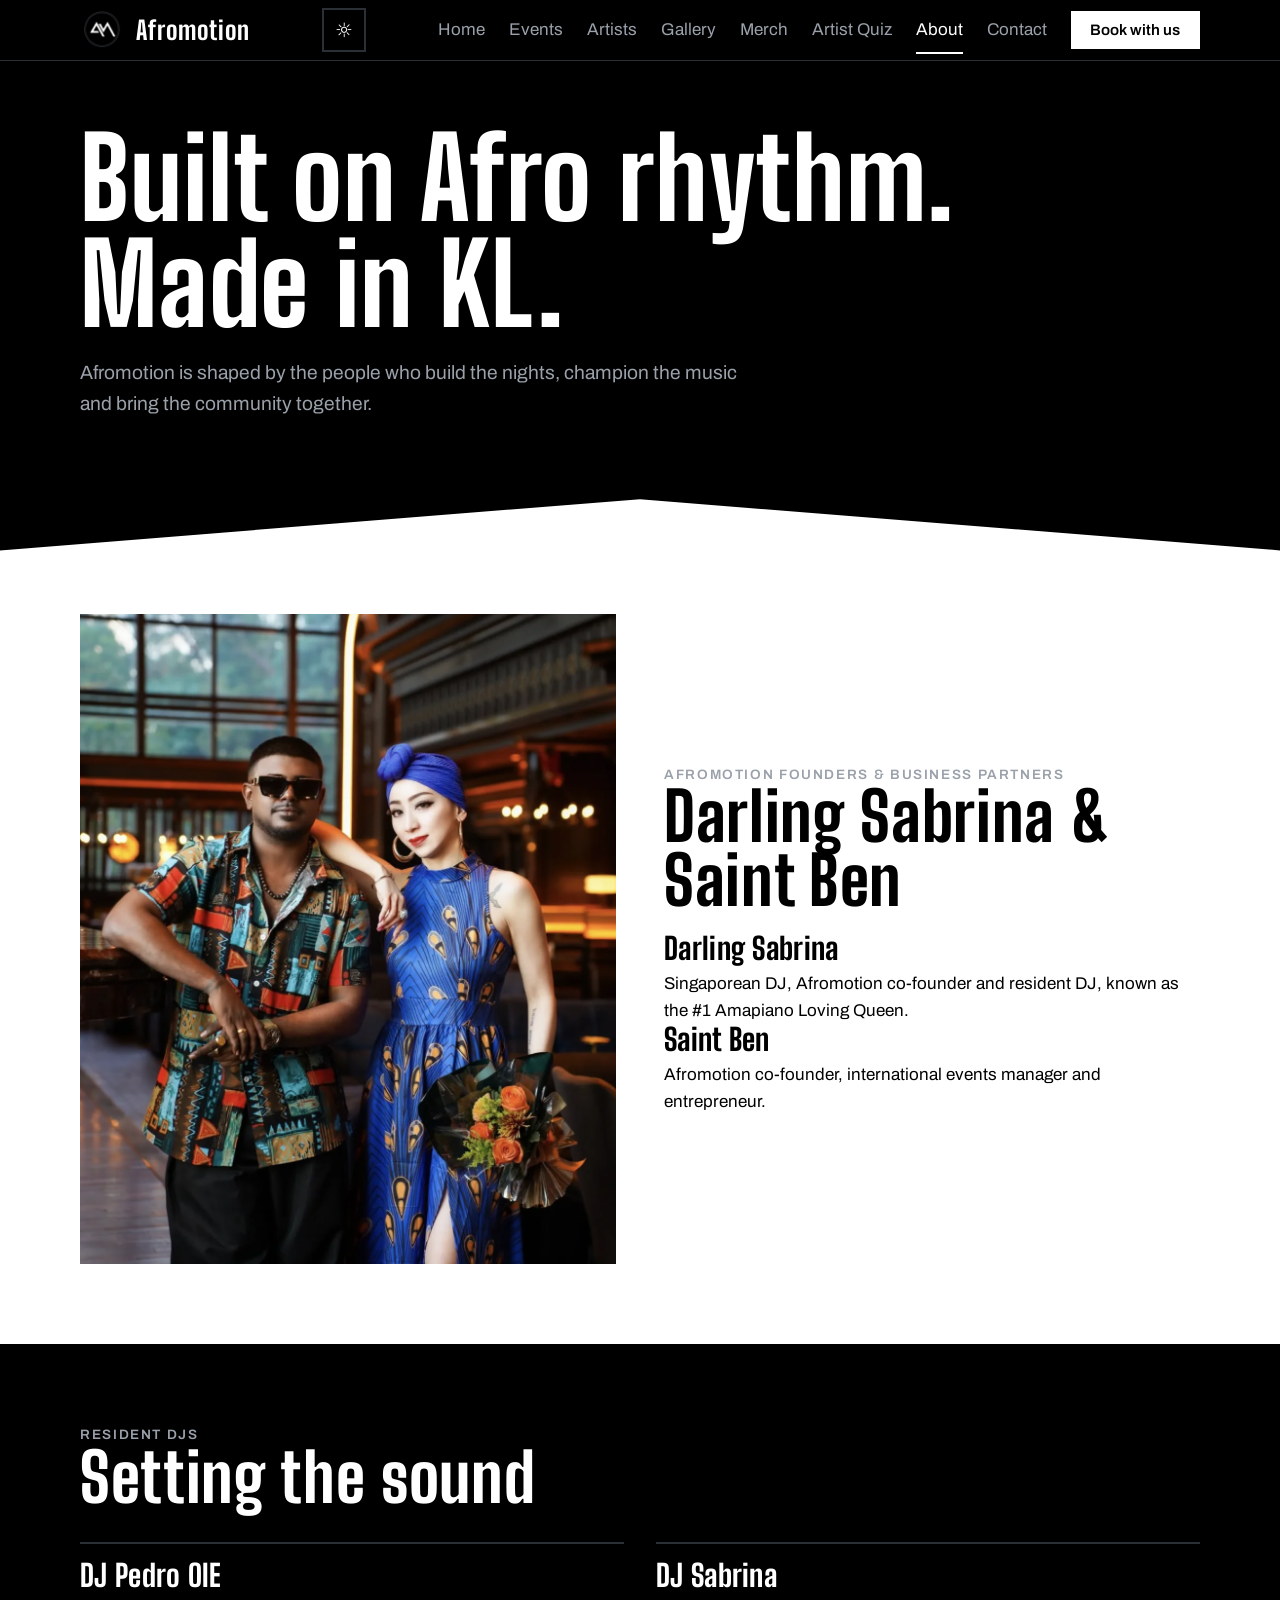
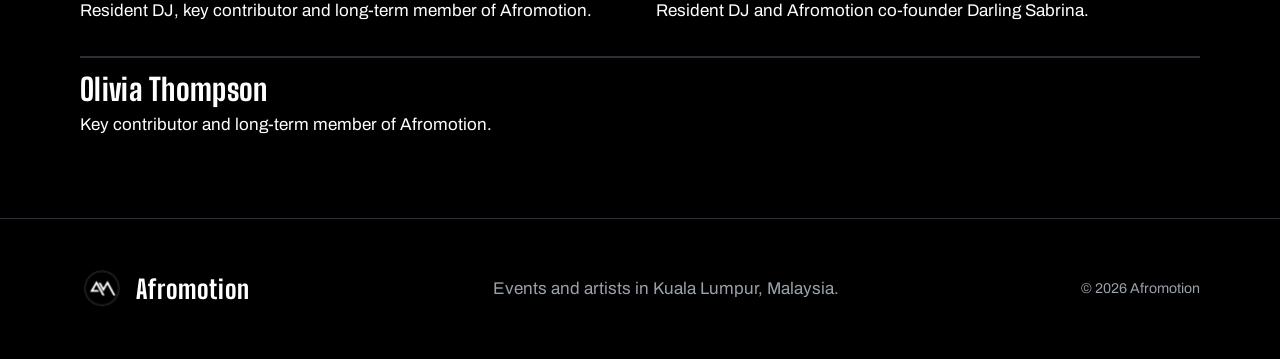
==== afromotion/about.html @ 77cca978 "Add artist profiles and interactive quiz Co-authored-by: Copilot <223556219+Copilot@users.noreply.gi" ====
<!doctype html><html lang="en"><head><meta charset="utf-8"><meta name="viewport" content="width=device-width,initial-scale=1"><title>About | Afromotion</title><script>document.documentElement.dataset.theme=localStorage.getItem("afromotion-theme")==="light"?"light":"dark"</script><link rel="icon" href="assets/favicon.webp" type="image/webp"><link rel="preconnect" href="https://fonts.googleapis.com"><link href="https://fonts.googleapis.com/css2?family=Archivo:wght@400;600&family=Big+Shoulders+Display:wght@800&display=swap" rel="stylesheet"><link rel="stylesheet" href="css/style.css?v=6"><script src="js/main.js?v=7" defer></script></head><body data-page="about"><header id="top"></header><main>
<div class="wrap head"><h1>Built on Afro rhythm. Made in KL.</h1><p>Afromotion is shaped by the people who build the nights, champion the music and bring the community together.</p></div>
<section class="light"><div class="wrap founders">
  <img src="assets/founders.webp" alt="Afromotion founders Darling Sabrina and Saint Ben" loading="lazy" decoding="async" width="1100" height="1385">
  <div class="profile-copy">
    <p class="eyebrow">Afromotion founders &amp; business partners</p>
    <h2>Darling Sabrina &amp; Saint Ben</h2>
    <h3>Darling Sabrina</h3>
    <p>Singaporean DJ, Afromotion co-founder and resident DJ, known as the #1 Amapiano Loving Queen.</p>
    <h3>Saint Ben</h3>
    <p>Afromotion co-founder, international events manager and entrepreneur.</p>
  </div>
</div></section>
<section class="dark"><div class="wrap">
  <p class="eyebrow">Resident DJs</p><h2>Setting the sound</h2>
  <div class="contributors">
    <article><h3>DJ Pedro OIE</h3><p>Resident DJ, key contributor and long-term member of Afromotion.</p></article>
    <article><h3>DJ Sabrina</h3><p>Resident DJ and Afromotion co-founder Darling Sabrina.</p></article>
  </div>
  <div class="contributors">
    <article><h3>Olivia Thompson</h3><p>Key contributor and long-term member of Afromotion.</p></article>
  </div>
</div></section>
</main><footer id="foot"></footer></body></html>
---- afromotion/css/style.css ----
:root{color-scheme:dark;--ink:#000;--paper:#fff;--ring:#2b3037;--mute:#9aa1aa;--mist:#eceef0;--section-muted:#4b525b;--btn-hover:var(--paper);--d:'Big Shoulders Display',Impact,sans-serif;--b:'Archivo',system-ui,sans-serif}
:root[data-theme="light"]{color-scheme:light;--ink:#f4f1eb;--paper:#171717;--ring:#d6d0c7;--mute:#625f59;--mist:#e8e3dc;--section-muted:#aaa59c;--btn-hover:var(--ink)}
*{box-sizing:border-box;margin:0}
body{background:var(--ink);color:var(--paper);font:400 1.0625rem/1.6 var(--b)}
img{max-width:100%;display:block}
a{color:inherit}
:focus-visible{outline:3px solid currentColor;outline-offset:3px}
.wrap{width:min(1120px,100% - 2.5rem);margin-inline:auto}
h1,h2,h3{font-family:var(--d);font-weight:800;line-height:.95;letter-spacing:.01em}
h1{font-size:clamp(3.2rem,9vw,7rem)}
h2{font-size:clamp(2.4rem,6vw,4.2rem);margin-bottom:1.25rem}
h3{font-size:1.9rem;line-height:1;margin-bottom:.4rem}
p{max-width:62ch}
header{position:sticky;top:0;z-index:9;background:var(--ink);border-bottom:1px solid var(--ring)}
.bar{display:flex;align-items:center;justify-content:space-between;gap:1rem;padding-block:.5rem}
.brand{display:flex;align-items:center;gap:.75rem;text-decoration:none;font:800 1.6rem var(--d);letter-spacing:.04em}
.brand img{flex:none;width:44px;height:auto;aspect-ratio:1;object-fit:cover;border-radius:50%}
#nav{display:flex;align-items:center;gap:1.5rem}
#nav a:not(.btn){text-decoration:none;color:var(--mute);padding-block:.5rem}
#nav a:not(.btn):hover,#nav a[aria-current]{color:var(--paper)}
#nav a[aria-current]{box-shadow:0 2px 0 var(--paper)}
.menu{display:none}
.theme-toggle{width:2.75rem;height:2.75rem;display:grid;place-items:center;background:transparent;color:inherit;border:2px solid var(--ring);font:600 1.25rem var(--b);cursor:pointer}
.btn{display:inline-block;background:var(--paper);color:var(--ink);font:600 1rem var(--b);text-decoration:none;padding:.85rem 1.6rem;border:2px solid var(--paper);cursor:pointer}
.btn:hover{background:transparent;color:var(--btn-hover)}
.btn.ghost{background:transparent;color:inherit;border-color:currentColor}
.btn.ghost:hover{color:var(--paper)}
.dark .btn.ghost:hover{background:var(--paper);color:var(--ink)}
.light .btn{background:var(--ink);color:var(--paper);border-color:var(--ink)}
.light .btn:hover{background:transparent;color:var(--ink)}
.light .btn.ghost{background:transparent;color:var(--ink)}
.light .btn.ghost:hover{background:var(--ink);color:var(--paper)}
.btn.sm{padding:.55rem 1.1rem;font-size:.95rem}
.hero{display:grid;grid-template-columns:1.2fr .8fr;align-items:center;gap:2rem;min-height:calc(100svh - 62px);padding-block:3rem}
.hero p{font-size:1.25rem;color:var(--mute);margin:1.5rem 0 2rem}
.acts{display:flex;gap:1rem;flex-wrap:wrap}
.hero img{width:min(100%,520px);height:auto;aspect-ratio:1;object-fit:cover;border-radius:50%;margin-inline:auto;animation:rise 1.2s cubic-bezier(.2,.7,.2,1) both}
@keyframes rise{from{opacity:0;transform:scale(.88) rotate(-6deg)}}
section{padding-block:5rem}
.head{padding-block:4rem 5rem}
.head p{color:var(--mute);font-size:1.2rem;margin-top:1.25rem}
.light{background:var(--paper);color:var(--ink);clip-path:polygon(0 4vw,50% 0,100% 4vw,100% 100%,0 100%);padding-top:calc(4vw + 4rem)}
.event-feature{background:#7c1015;color:#fff;padding-block:clamp(2.5rem,7vw,5rem)}
.event-feature .wrap{display:grid;grid-template-columns:minmax(0,.8fr) minmax(0,1.2fr);gap:clamp(2rem,5vw,4rem);align-items:center}
.event-feature img{width:min(100%,390px);height:auto;justify-self:center}
.event-feature .eyebrow{color:#ffd6d6}
.event-feature h2{margin-top:.5rem}
.event-feature p{margin-top:1rem}
.event-feature .lineup{font-weight:600}
.ev{display:grid;grid-template-columns:5.5rem 1fr auto;gap:1.5rem;align-items:center;padding-block:1.5rem;border-top:2px solid var(--ink)}
.ev:last-child{border-bottom:2px solid var(--ink)}
.date{font-family:var(--d);text-align:center;line-height:.9}
.date b{display:block;font-size:3.6rem}
.date span{font-size:1.4rem;font-weight:700}
.meta{font-size:.95rem;color:var(--section-muted);margin-top:.4rem}
.chips{display:flex;gap:.6rem;flex-wrap:wrap;margin-bottom:2rem}
.chip{font:inherit;background:none;color:var(--ink);border:2px solid var(--ink);padding:.4rem 1rem;cursor:pointer}
.chip[aria-pressed=true]{background:var(--ink);color:var(--paper)}
.more{margin-top:2rem}
.grid{display:grid;grid-template-columns:repeat(auto-fill,minmax(230px,1fr));gap:2.5rem 2rem}
.mono{aspect-ratio:1;border-radius:50%;border:8px double var(--ring);display:grid;place-items:center;font:800 4.5rem var(--d);margin-bottom:1.1rem}
.art p{color:var(--mute);font-size:.98rem}
.art .g{color:var(--paper);font-weight:600}
.art>img{width:100%;aspect-ratio:4/5;object-fit:cover;margin-bottom:1.1rem;background:var(--ring)}
.resident-note{margin-bottom:2rem;color:var(--mute)}
.founders{display:grid;grid-template-columns:minmax(0,1fr) minmax(0,1fr);gap:3rem;align-items:center}
.founders>img{width:100%;max-height:650px;object-fit:cover}
.profile-copy p+p{margin-top:1rem}
.contributors{display:grid;grid-template-columns:repeat(auto-fit,minmax(220px,1fr));gap:2rem;margin-top:2rem}
.contributors article{border-top:2px solid var(--ring);padding-top:1rem}
.gallery{display:grid;grid-template-columns:repeat(2,minmax(0,1fr));gap:1.5rem}
.gallery figure{position:relative;overflow:hidden;background:var(--ring)}
.gallery figure.poster{background:#240404}
.gallery img{width:100%;height:100%;aspect-ratio:4/3;object-fit:cover;transition:transform .3s ease}
.gallery figure.poster img{height:auto;aspect-ratio:900/1272;object-fit:contain}
.gallery figure:hover img{transform:scale(1.03)}
.gallery figure.guest{background:var(--ink)}
.gallery figure.guest img{aspect-ratio:4/5;object-fit:cover}
.gallery figcaption{position:absolute;inset:auto 0 0;padding:2.5rem 1rem 1rem;background:linear-gradient(transparent,rgba(0,0,0,.8));font-weight:600}
.merch-grid{display:grid;grid-template-columns:minmax(0,760px);justify-content:center;gap:2rem}
.merch-card{border:1px solid var(--ring);padding:1rem}
.merch-photos{display:grid;grid-template-columns:1fr 1fr;gap:.5rem;margin-bottom:1rem}
.merch-photos img{width:100%;height:auto;aspect-ratio:900/1135;object-fit:cover;background:var(--ring)}
.merch-card p{color:var(--mute)}
.merch-card .btn{margin-top:1rem}
.eyebrow{text-transform:uppercase;letter-spacing:.12em;font-size:.85rem;font-weight:600;color:var(--mute)}
.two{display:grid;grid-template-columns:1fr 1fr;gap:3rem}
.two h3{font-size:2.3rem}
.two p+h3{margin-top:2rem}
form{display:grid;gap:1.1rem}
label{display:grid;gap:.35rem;font-weight:600}
input,select,textarea{font:inherit;padding:.8rem;border:2px solid var(--ink);background:var(--paper);color:var(--ink);border-radius:0}
textarea{min-height:9rem}
.note{font-size:.9rem;color:var(--section-muted)}
.quiz-shell{max-width:760px;margin-inline:auto}
.quiz-progress{display:block;width:100%;height:.75rem;margin:1rem 0 2rem;accent-color:#a51c24}
.quiz-round{color:var(--mute);font-weight:600;text-transform:uppercase;letter-spacing:.1em}
.quiz-options{display:grid;gap:.75rem;margin:1.5rem 0;border:0}
.quiz-option{display:flex;grid-template-columns:auto 1fr;align-items:center;gap:.75rem;border:2px solid var(--ring);padding:.9rem 1rem;cursor:pointer}
.quiz-option:has(input:checked){border-color:currentColor;background:color-mix(in srgb,var(--paper) 10%,transparent)}
.quiz-option input{accent-color:#a51c24}
.quiz-feedback{min-height:2rem;margin-block:1rem}
.quiz-actions{display:flex;gap:1rem;flex-wrap:wrap}
.quiz-result{text-align:center}
.quiz-result strong{display:block;font:800 clamp(4rem,12vw,7rem)/1 var(--d)}
.merch-price{font:800 2rem/1 var(--d);margin-block:.75rem}
@media(max-width:1100px){
.menu{display:block;background:none;color:inherit;border:2px solid var(--ring);padding:.4rem .9rem;font:inherit;cursor:pointer}
#nav{display:none;position:absolute;left:0;right:0;top:100%;background:var(--ink);flex-direction:column;align-items:flex-start;padding:1rem 1.25rem 1.5rem;border-bottom:1px solid var(--ring)}
#nav.open{display:flex}
}
footer{border-top:1px solid var(--ring);padding-block:3rem;color:var(--mute)}
footer .wrap{display:flex;justify-content:space-between;gap:1.5rem 2.5rem;flex-wrap:wrap;align-items:center}
footer .brand{color:var(--paper)}
footer nav{display:flex;gap:1.25rem;flex-wrap:wrap}
footer nav a{text-decoration:none}
footer nav a:hover{color:var(--paper)}
@media(max-width:800px){
.hero,.two,.founders{grid-template-columns:1fr}
.hero{min-height:0}
.hero img{width:min(70%,320px);order:-1}
.event-feature .wrap{grid-template-columns:1fr}
.event-feature img{width:min(75%,320px)}
.gallery{grid-template-columns:1fr}
.ev{grid-template-columns:4rem 1fr;gap:1rem}
.ev .btn{grid-column:2;justify-self:start}
.menu{display:block;background:none;color:inherit;border:2px solid var(--ring);padding:.4rem .9rem;font:inherit;cursor:pointer}
.bar{gap:.5rem}
.brand{gap:.4rem;font-size:1.3rem}
.brand img{width:36px;height:auto}
.theme-toggle{flex:none;width:2.5rem;height:2.5rem}
.menu{padding:.35rem .6rem}
#nav{display:none;position:absolute;left:0;right:0;top:100%;background:var(--ink);flex-direction:column;align-items:flex-start;padding:1rem 1.25rem 1.5rem;border-bottom:1px solid var(--ring)}
#nav.open{display:flex}
}
@media(max-width:520px){
.merch-photos{grid-template-columns:1fr;gap:1rem}
.merch-photos img{width:min(100%,360px);justify-self:center}
}
@media(prefers-reduced-motion:reduce){*{animation:none!important}}
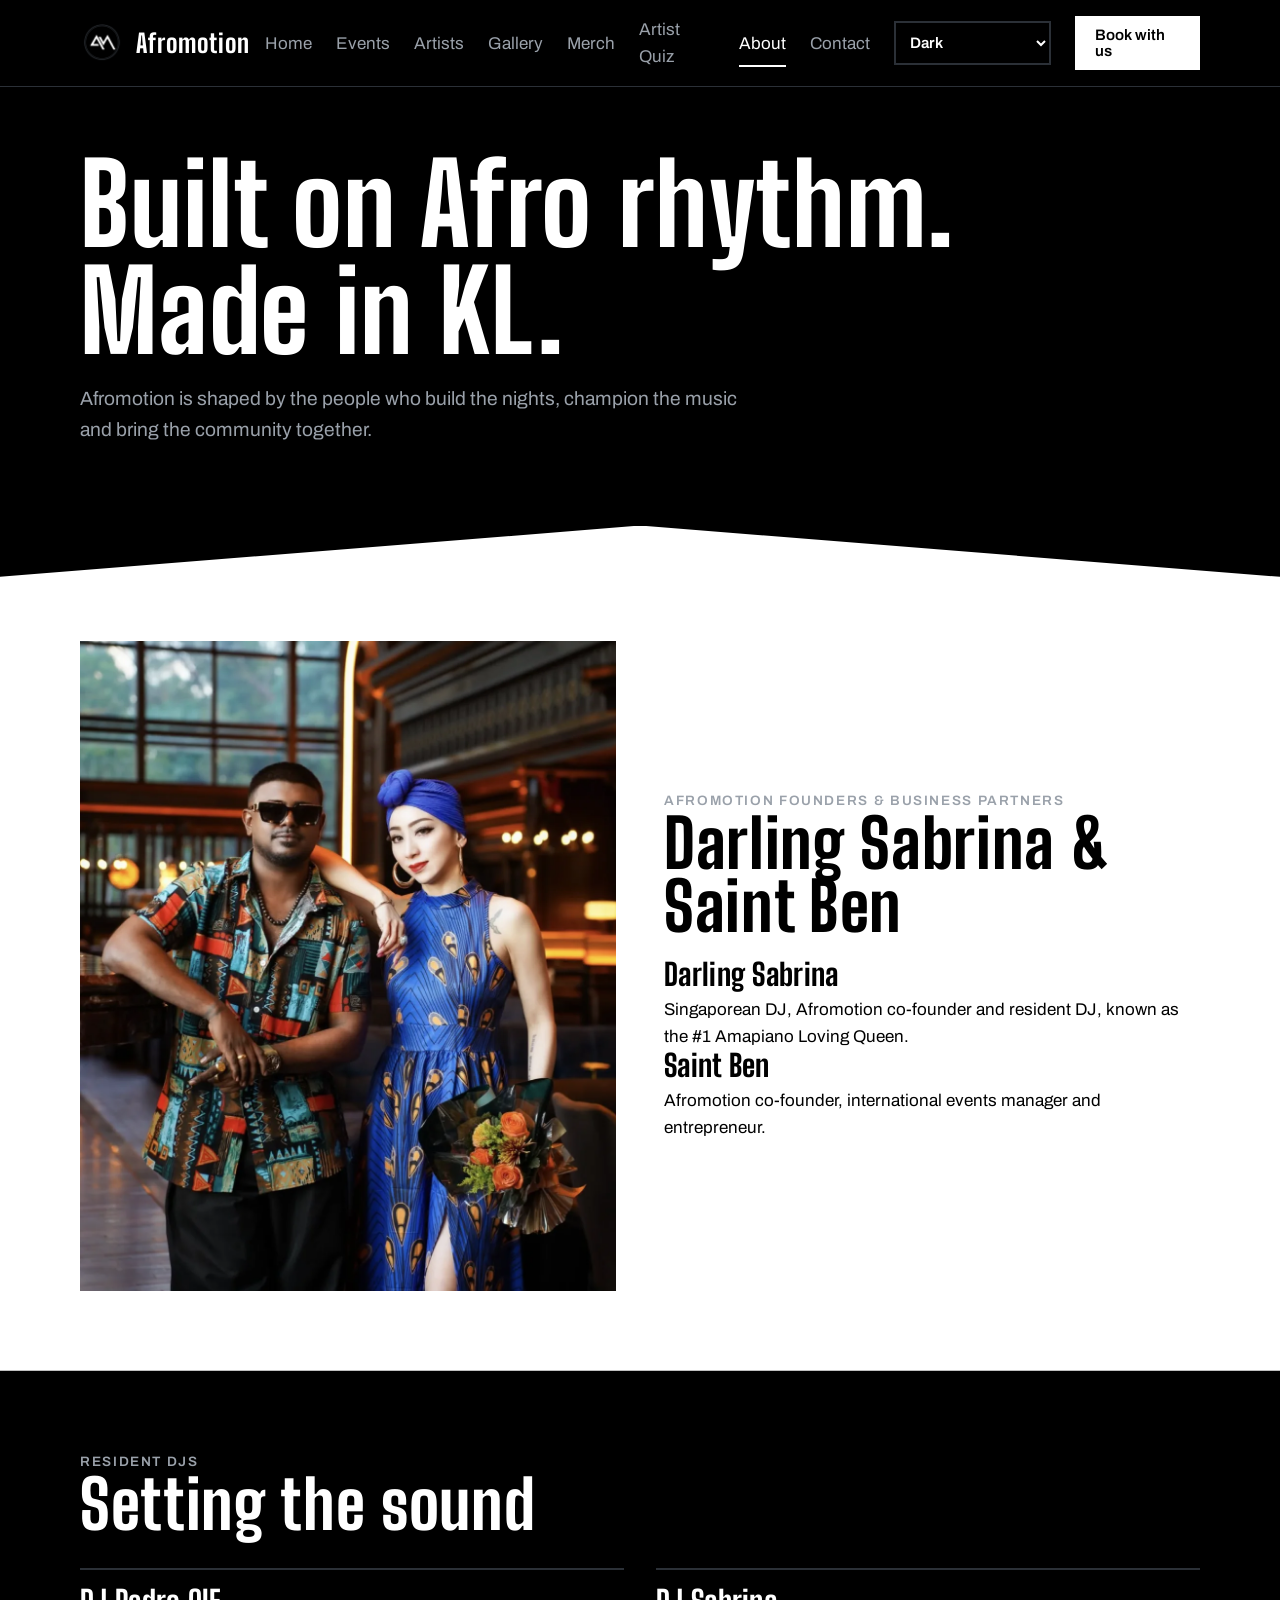
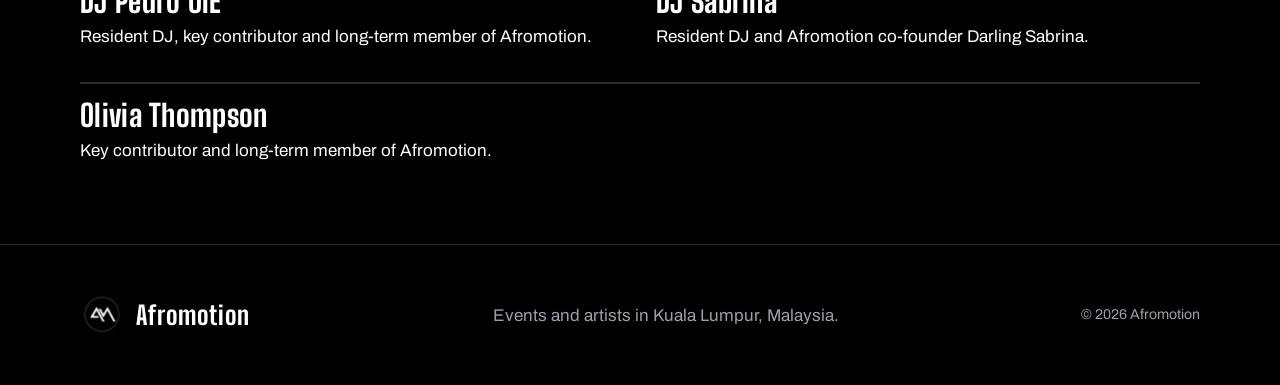
==== commit b93b2bf6: "Add ocean and sunset theme options Co-authored-by: Copilot <223556219+Copilot@users.noreply.github.c" ====
--- a/afromotion/about.html
+++ b/afromotion/about.html
@@ -1,4 +1,4 @@
-<!doctype html><html lang="en"><head><meta charset="utf-8"><meta name="viewport" content="width=device-width,initial-scale=1"><title>About | Afromotion</title><script>document.documentElement.dataset.theme=localStorage.getItem("afromotion-theme")==="light"?"light":"dark"</script><link rel="icon" href="assets/favicon.webp" type="image/webp"><link rel="preconnect" href="https://fonts.googleapis.com"><link href="https://fonts.googleapis.com/css2?family=Archivo:wght@400;600&family=Big+Shoulders+Display:wght@800&display=swap" rel="stylesheet"><link rel="stylesheet" href="css/style.css?v=6"><script src="js/main.js?v=7" defer></script></head><body data-page="about"><header id="top"></header><main>
+<!doctype html><html lang="en"><head><meta charset="utf-8"><meta name="viewport" content="width=device-width,initial-scale=1"><title>About | Afromotion</title><script>const t=localStorage.getItem("afromotion-theme");document.documentElement.dataset.theme=["dark","light","ocean","sunset"].includes(t)?t:"dark"</script><link rel="icon" href="assets/favicon.webp" type="image/webp"><link rel="preconnect" href="https://fonts.googleapis.com"><link href="https://fonts.googleapis.com/css2?family=Archivo:wght@400;600&family=Big+Shoulders+Display:wght@800&display=swap" rel="stylesheet"><link rel="stylesheet" href="css/style.css?v=8"><script src="js/main.js?v=8" defer></script></head><body data-page="about"><header id="top"></header><main>
 <div class="wrap head"><h1>Built on Afro rhythm. Made in KL.</h1><p>Afromotion is shaped by the people who build the nights, champion the music and bring the community together.</p></div>
 <section class="light"><div class="wrap founders">
   <img src="assets/founders.webp" alt="Afromotion founders Darling Sabrina and Saint Ben" loading="lazy" decoding="async" width="1100" height="1385">
--- a/afromotion/css/style.css
+++ b/afromotion/css/style.css
@@ -1,10 +1,27 @@
 :root{color-scheme:dark;--ink:#000;--paper:#fff;--ring:#2b3037;--mute:#9aa1aa;--mist:#eceef0;--section-muted:#4b525b;--btn-hover:var(--paper);--d:'Big Shoulders Display',Impact,sans-serif;--b:'Archivo',system-ui,sans-serif}
 :root[data-theme="light"]{color-scheme:light;--ink:#f4f1eb;--paper:#171717;--ring:#d6d0c7;--mute:#625f59;--mist:#e8e3dc;--section-muted:#aaa59c;--btn-hover:var(--ink)}
+:root{--accent:#a51c24;--event-feature-bg:#7c1015;--event-feature-fg:#fff;--event-feature-eyebrow:#ffd6d6}
+:root[data-theme="light"]{--accent:#a51c24;--event-feature-bg:#7c1015;--event-feature-fg:#fff;--event-feature-eyebrow:#ffd6d6}
+:root[data-theme="ocean"]{
+  color-scheme:dark;
+  --ink:#102A43;--paper:#BEE9F7;--ring:#32647D;--mute:#A4C7D8;--mist:#1B4965;--section-muted:#8CB7CB;--btn-hover:#102A43;
+  --accent:#62B6CB;--accent-soft:#1B4965;--surface:#163B55;--glow:rgba(98,182,203,.18);
+  --event-feature-bg:var(--accent-soft);--event-feature-fg:var(--paper);--event-feature-eyebrow:var(--accent)
+}
+:root[data-theme="sunset"]{
+  color-scheme:dark;
+  --ink:#392B52;--paper:#FFF3E8;--ring:#755B82;--mute:#D0B9D8;--mist:#523D69;--section-muted:#C7ACCE;--btn-hover:#392B52;
+  --accent:#FFC18B;--accent-soft:#74558F;--surface:#48345F;--glow:rgba(233,139,131,.18);
+  --event-feature-bg:var(--accent-soft);--event-feature-fg:var(--paper);--event-feature-eyebrow:var(--accent)
+}
 *{box-sizing:border-box;margin:0}
 body{background:var(--ink);color:var(--paper);font:400 1.0625rem/1.6 var(--b)}
+:root[data-theme="ocean"] body{background:radial-gradient(ellipse at 80% 5%,rgba(98,182,203,.13),transparent 45%),var(--ink)}
+:root[data-theme="sunset"] body{background:radial-gradient(ellipse at 85% 5%,rgba(233,139,131,.16),transparent 40%),radial-gradient(ellipse at 10% 85%,rgba(255,193,139,.09),transparent 40%),var(--ink)}
 img{max-width:100%;display:block}
 a{color:inherit}
 :focus-visible{outline:3px solid currentColor;outline-offset:3px}
+.sr-only{position:absolute;width:1px;height:1px;padding:0;margin:-1px;overflow:hidden;clip:rect(0,0,0,0);white-space:nowrap;border:0}
 .wrap{width:min(1120px,100% - 2.5rem);margin-inline:auto}
 h1,h2,h3{font-family:var(--d);font-weight:800;line-height:.95;letter-spacing:.01em}
 h1{font-size:clamp(3.2rem,9vw,7rem)}
@@ -20,9 +37,11 @@
 #nav a:not(.btn):hover,#nav a[aria-current]{color:var(--paper)}
 #nav a[aria-current]{box-shadow:0 2px 0 var(--paper)}
 .menu{display:none}
-.theme-toggle{width:2.75rem;height:2.75rem;display:grid;place-items:center;background:transparent;color:inherit;border:2px solid var(--ring);font:600 1.25rem var(--b);cursor:pointer}
+.theme-picker select{min-height:2.75rem;padding:.45rem .65rem;border:2px solid var(--ring);background:var(--ink);color:var(--paper);font:600 .95rem var(--b);cursor:pointer}
 .btn{display:inline-block;background:var(--paper);color:var(--ink);font:600 1rem var(--b);text-decoration:none;padding:.85rem 1.6rem;border:2px solid var(--paper);cursor:pointer}
 .btn:hover{background:transparent;color:var(--btn-hover)}
+:root[data-theme="ocean"] .btn:not(.ghost),:root[data-theme="sunset"] .btn:not(.ghost){background:var(--accent);color:var(--ink);border-color:var(--accent)}
+:root[data-theme="ocean"] .btn:not(.ghost):hover,:root[data-theme="sunset"] .btn:not(.ghost):hover{background:transparent;color:var(--accent)}
 .btn.ghost{background:transparent;color:inherit;border-color:currentColor}
 .btn.ghost:hover{color:var(--paper)}
 .dark .btn.ghost:hover{background:var(--paper);color:var(--ink)}
@@ -40,10 +59,10 @@
 .head{padding-block:4rem 5rem}
 .head p{color:var(--mute);font-size:1.2rem;margin-top:1.25rem}
 .light{background:var(--paper);color:var(--ink);clip-path:polygon(0 4vw,50% 0,100% 4vw,100% 100%,0 100%);padding-top:calc(4vw + 4rem)}
-.event-feature{background:#7c1015;color:#fff;padding-block:clamp(2.5rem,7vw,5rem)}
+.event-feature{background:var(--event-feature-bg);color:var(--event-feature-fg);padding-block:clamp(2.5rem,7vw,5rem)}
 .event-feature .wrap{display:grid;grid-template-columns:minmax(0,.8fr) minmax(0,1.2fr);gap:clamp(2rem,5vw,4rem);align-items:center}
 .event-feature img{width:min(100%,390px);height:auto;justify-self:center}
-.event-feature .eyebrow{color:#ffd6d6}
+.event-feature .eyebrow{color:var(--event-feature-eyebrow)}
 .event-feature h2{margin-top:.5rem}
 .event-feature p{margin-top:1rem}
 .event-feature .lineup{font-weight:600}
@@ -59,6 +78,7 @@
 .more{margin-top:2rem}
 .grid{display:grid;grid-template-columns:repeat(auto-fill,minmax(230px,1fr));gap:2.5rem 2rem}
 .mono{aspect-ratio:1;border-radius:50%;border:8px double var(--ring);display:grid;place-items:center;font:800 4.5rem var(--d);margin-bottom:1.1rem}
+:root[data-theme="ocean"] .mono,:root[data-theme="sunset"] .mono{border-color:var(--accent)}
 .art p{color:var(--mute);font-size:.98rem}
 .art .g{color:var(--paper);font-weight:600}
 .art>img{width:100%;aspect-ratio:4/5;object-fit:cover;margin-bottom:1.1rem;background:var(--ring)}
@@ -84,6 +104,7 @@
 .merch-card p{color:var(--mute)}
 .merch-card .btn{margin-top:1rem}
 .eyebrow{text-transform:uppercase;letter-spacing:.12em;font-size:.85rem;font-weight:600;color:var(--mute)}
+:root[data-theme="ocean"] .eyebrow,:root[data-theme="sunset"] .eyebrow{color:var(--accent)}
 .two{display:grid;grid-template-columns:1fr 1fr;gap:3rem}
 .two h3{font-size:2.3rem}
 .two p+h3{margin-top:2rem}
@@ -93,12 +114,12 @@
 textarea{min-height:9rem}
 .note{font-size:.9rem;color:var(--section-muted)}
 .quiz-shell{max-width:760px;margin-inline:auto}
-.quiz-progress{display:block;width:100%;height:.75rem;margin:1rem 0 2rem;accent-color:#a51c24}
+.quiz-progress{display:block;width:100%;height:.75rem;margin:1rem 0 2rem;accent-color:var(--accent)}
 .quiz-round{color:var(--mute);font-weight:600;text-transform:uppercase;letter-spacing:.1em}
 .quiz-options{display:grid;gap:.75rem;margin:1.5rem 0;border:0}
 .quiz-option{display:flex;grid-template-columns:auto 1fr;align-items:center;gap:.75rem;border:2px solid var(--ring);padding:.9rem 1rem;cursor:pointer}
 .quiz-option:has(input:checked){border-color:currentColor;background:color-mix(in srgb,var(--paper) 10%,transparent)}
-.quiz-option input{accent-color:#a51c24}
+.quiz-option input{accent-color:var(--accent)}
 .quiz-feedback{min-height:2rem;margin-block:1rem}
 .quiz-actions{display:flex;gap:1rem;flex-wrap:wrap}
 .quiz-result{text-align:center}
@@ -128,7 +149,7 @@
 .bar{gap:.5rem}
 .brand{gap:.4rem;font-size:1.3rem}
 .brand img{width:36px;height:auto}
-.theme-toggle{flex:none;width:2.5rem;height:2.5rem}
+.theme-picker select{min-height:2.5rem}
 .menu{padding:.35rem .6rem}
 #nav{display:none;position:absolute;left:0;right:0;top:100%;background:var(--ink);flex-direction:column;align-items:flex-start;padding:1rem 1.25rem 1.5rem;border-bottom:1px solid var(--ring)}
 #nav.open{display:flex}
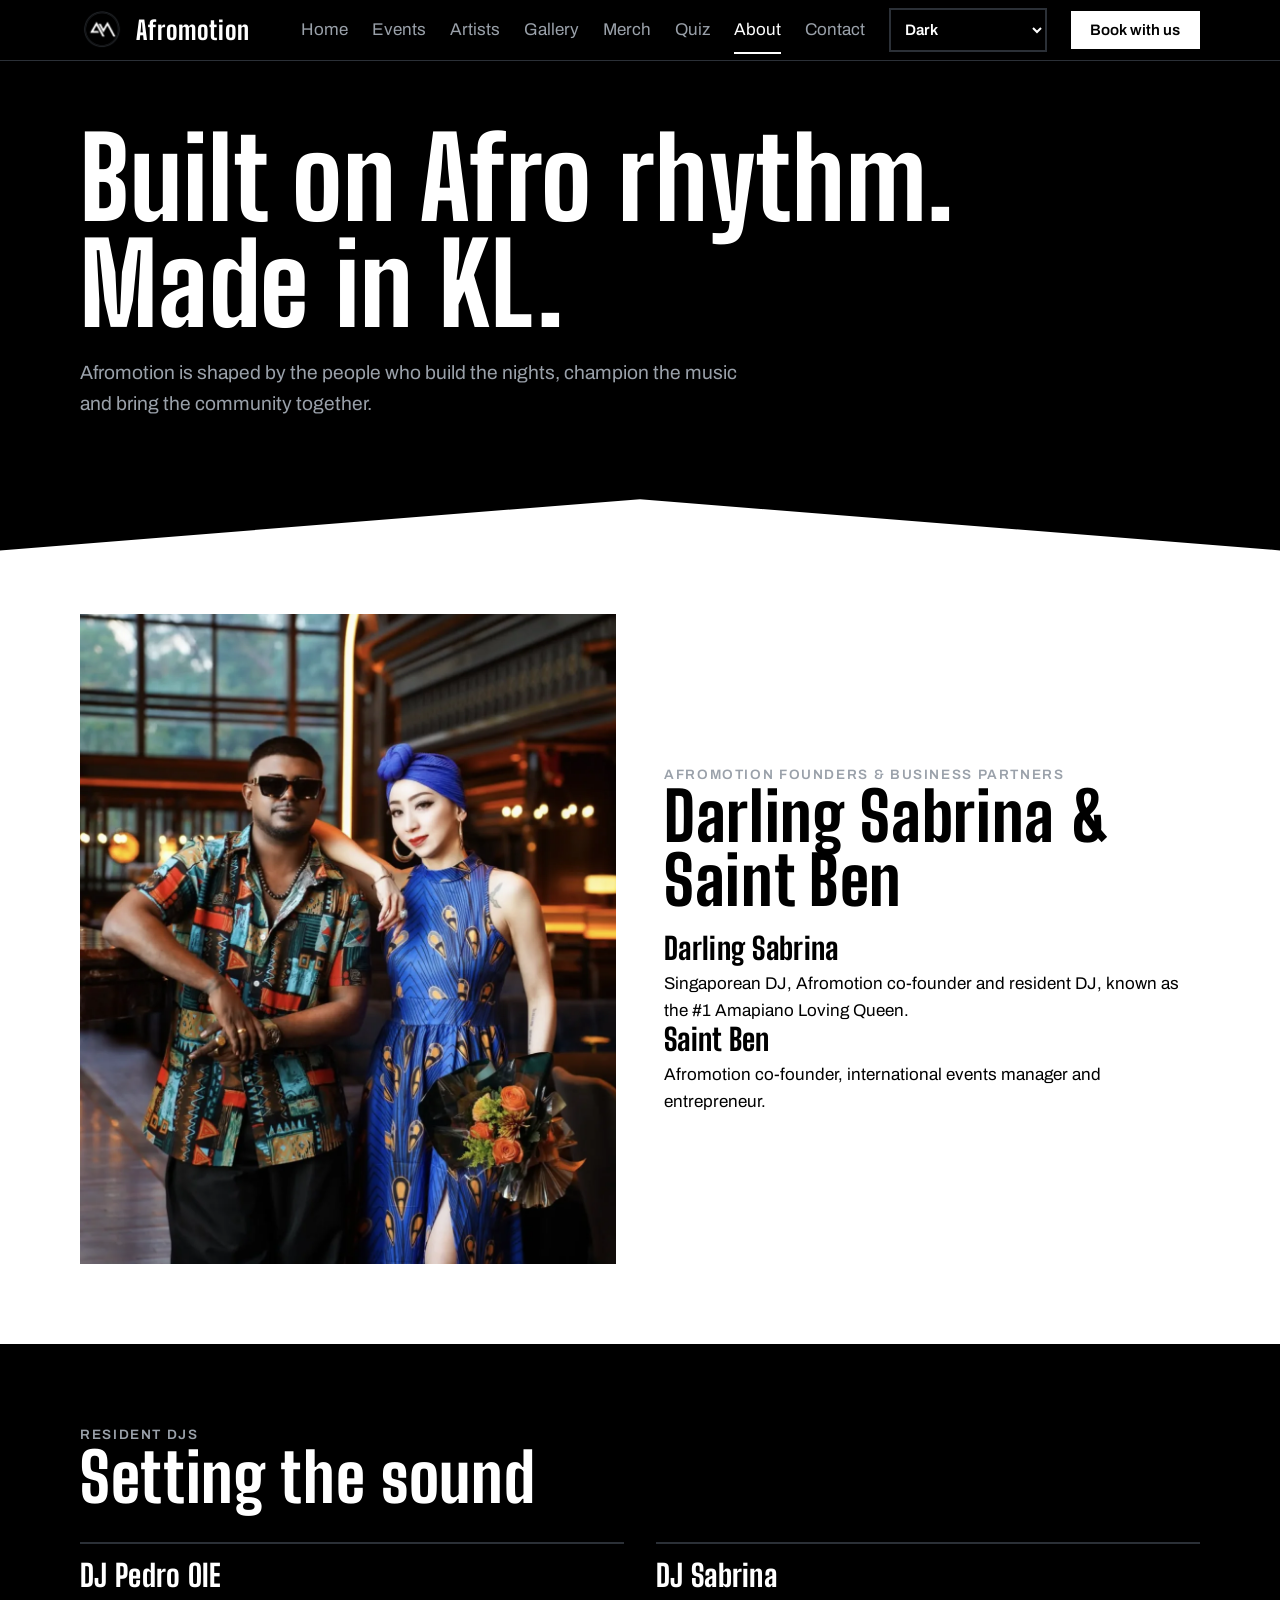
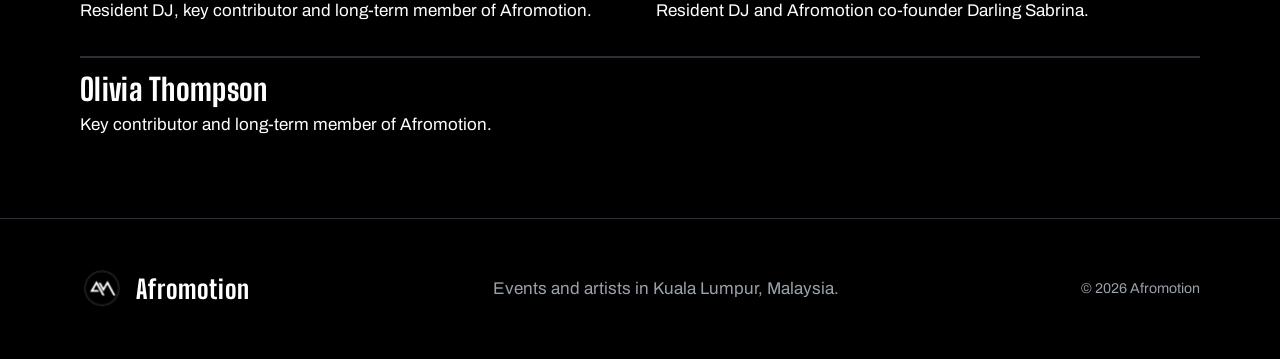
==== commit 62512a0f: "Use KL backgrounds and simplify quiz label Co-authored-by: Copilot <223556219+Copilot@users.noreply." ====
--- a/afromotion/about.html
+++ b/afromotion/about.html
@@ -1,4 +1,4 @@
-<!doctype html><html lang="en"><head><meta charset="utf-8"><meta name="viewport" content="width=device-width,initial-scale=1"><title>About | Afromotion</title><script>const t=localStorage.getItem("afromotion-theme");document.documentElement.dataset.theme=["dark","light","ocean","sunset"].includes(t)?t:"dark"</script><link rel="icon" href="assets/favicon.webp" type="image/webp"><link rel="preconnect" href="https://fonts.googleapis.com"><link href="https://fonts.googleapis.com/css2?family=Archivo:wght@400;600&family=Big+Shoulders+Display:wght@800&display=swap" rel="stylesheet"><link rel="stylesheet" href="css/style.css?v=8"><script src="js/main.js?v=8" defer></script></head><body data-page="about"><header id="top"></header><main>
+<!doctype html><html lang="en"><head><meta charset="utf-8"><meta name="viewport" content="width=device-width,initial-scale=1"><title>About | Afromotion</title><script>const t=localStorage.getItem("afromotion-theme");document.documentElement.dataset.theme=["dark","light","ocean","sunset"].includes(t)?t:"dark"</script><link rel="icon" href="assets/favicon.webp" type="image/webp"><link rel="preconnect" href="https://fonts.googleapis.com"><link href="https://fonts.googleapis.com/css2?family=Archivo:wght@400;600&family=Big+Shoulders+Display:wght@800&display=swap" rel="stylesheet"><link rel="stylesheet" href="css/style.css?v=9"><script src="js/main.js?v=9" defer></script></head><body data-page="about"><header id="top"></header><main>
 <div class="wrap head"><h1>Built on Afro rhythm. Made in KL.</h1><p>Afromotion is shaped by the people who build the nights, champion the music and bring the community together.</p></div>
 <section class="light"><div class="wrap founders">
   <img src="assets/founders.webp" alt="Afromotion founders Darling Sabrina and Saint Ben" loading="lazy" decoding="async" width="1100" height="1385">
--- a/afromotion/css/style.css
+++ b/afromotion/css/style.css
@@ -31,7 +31,7 @@
 header{position:sticky;top:0;z-index:9;background:var(--ink);border-bottom:1px solid var(--ring)}
 .bar{display:flex;align-items:center;justify-content:space-between;gap:1rem;padding-block:.5rem}
 .brand{display:flex;align-items:center;gap:.75rem;text-decoration:none;font:800 1.6rem var(--d);letter-spacing:.04em}
-.brand img{flex:none;width:44px;height:auto;aspect-ratio:1;object-fit:cover;border-radius:50%}
+.brand img{flex:none;width:44px;height:44px;aspect-ratio:1;object-fit:contain;border-radius:50%}
 #nav{display:flex;align-items:center;gap:1.5rem}
 #nav a:not(.btn){text-decoration:none;color:var(--mute);padding-block:.5rem}
 #nav a:not(.btn):hover,#nav a[aria-current]{color:var(--paper)}
@@ -50,10 +50,10 @@
 .light .btn.ghost{background:transparent;color:var(--ink)}
 .light .btn.ghost:hover{background:var(--ink);color:var(--paper)}
 .btn.sm{padding:.55rem 1.1rem;font-size:.95rem}
-.hero{display:grid;grid-template-columns:1.2fr .8fr;align-items:center;gap:2rem;min-height:calc(100svh - 62px);padding-block:3rem}
-.hero p{font-size:1.25rem;color:var(--mute);margin:1.5rem 0 2rem}
+.hero{position:relative;isolation:isolate;width:100%;padding-inline:max(calc((100% - 1120px)/2),1.25rem);display:grid;grid-template-columns:1.2fr .8fr;align-items:center;gap:2rem;min-height:calc(100svh - 62px);padding-block:3rem;background:linear-gradient(90deg,rgba(0,0,0,.62),rgba(0,0,0,.22)),url('../assets/kl-bg-desktop.webp') center/cover no-repeat;color:#fff}
+.hero p{font-size:1.25rem;color:rgba(255,255,255,.88);margin:1.5rem 0 2rem}
 .acts{display:flex;gap:1rem;flex-wrap:wrap}
-.hero img{width:min(100%,520px);height:auto;aspect-ratio:1;object-fit:cover;border-radius:50%;margin-inline:auto;animation:rise 1.2s cubic-bezier(.2,.7,.2,1) both}
+.hero img{width:min(100%,520px);height:auto;aspect-ratio:1;object-fit:contain;border-radius:50%;margin-inline:auto;animation:rise 1.2s cubic-bezier(.2,.7,.2,1) both}
 @keyframes rise{from{opacity:0;transform:scale(.88) rotate(-6deg)}}
 section{padding-block:5rem}
 .head{padding-block:4rem 5rem}
@@ -139,6 +139,7 @@
 @media(max-width:800px){
 .hero,.two,.founders{grid-template-columns:1fr}
 .hero{min-height:0}
+.hero{background-image:linear-gradient(rgba(0,0,0,.5),rgba(0,0,0,.58)),url('../assets/kl-bg-phone.webp')}
 .hero img{width:min(70%,320px);order:-1}
 .event-feature .wrap{grid-template-columns:1fr}
 .event-feature img{width:min(75%,320px)}
@@ -148,7 +149,7 @@
 .menu{display:block;background:none;color:inherit;border:2px solid var(--ring);padding:.4rem .9rem;font:inherit;cursor:pointer}
 .bar{gap:.5rem}
 .brand{gap:.4rem;font-size:1.3rem}
-.brand img{width:36px;height:auto}
+.brand img{width:36px;height:36px}
 .theme-picker select{min-height:2.5rem}
 .menu{padding:.35rem .6rem}
 #nav{display:none;position:absolute;left:0;right:0;top:100%;background:var(--ink);flex-direction:column;align-items:flex-start;padding:1rem 1.25rem 1.5rem;border-bottom:1px solid var(--ring)}
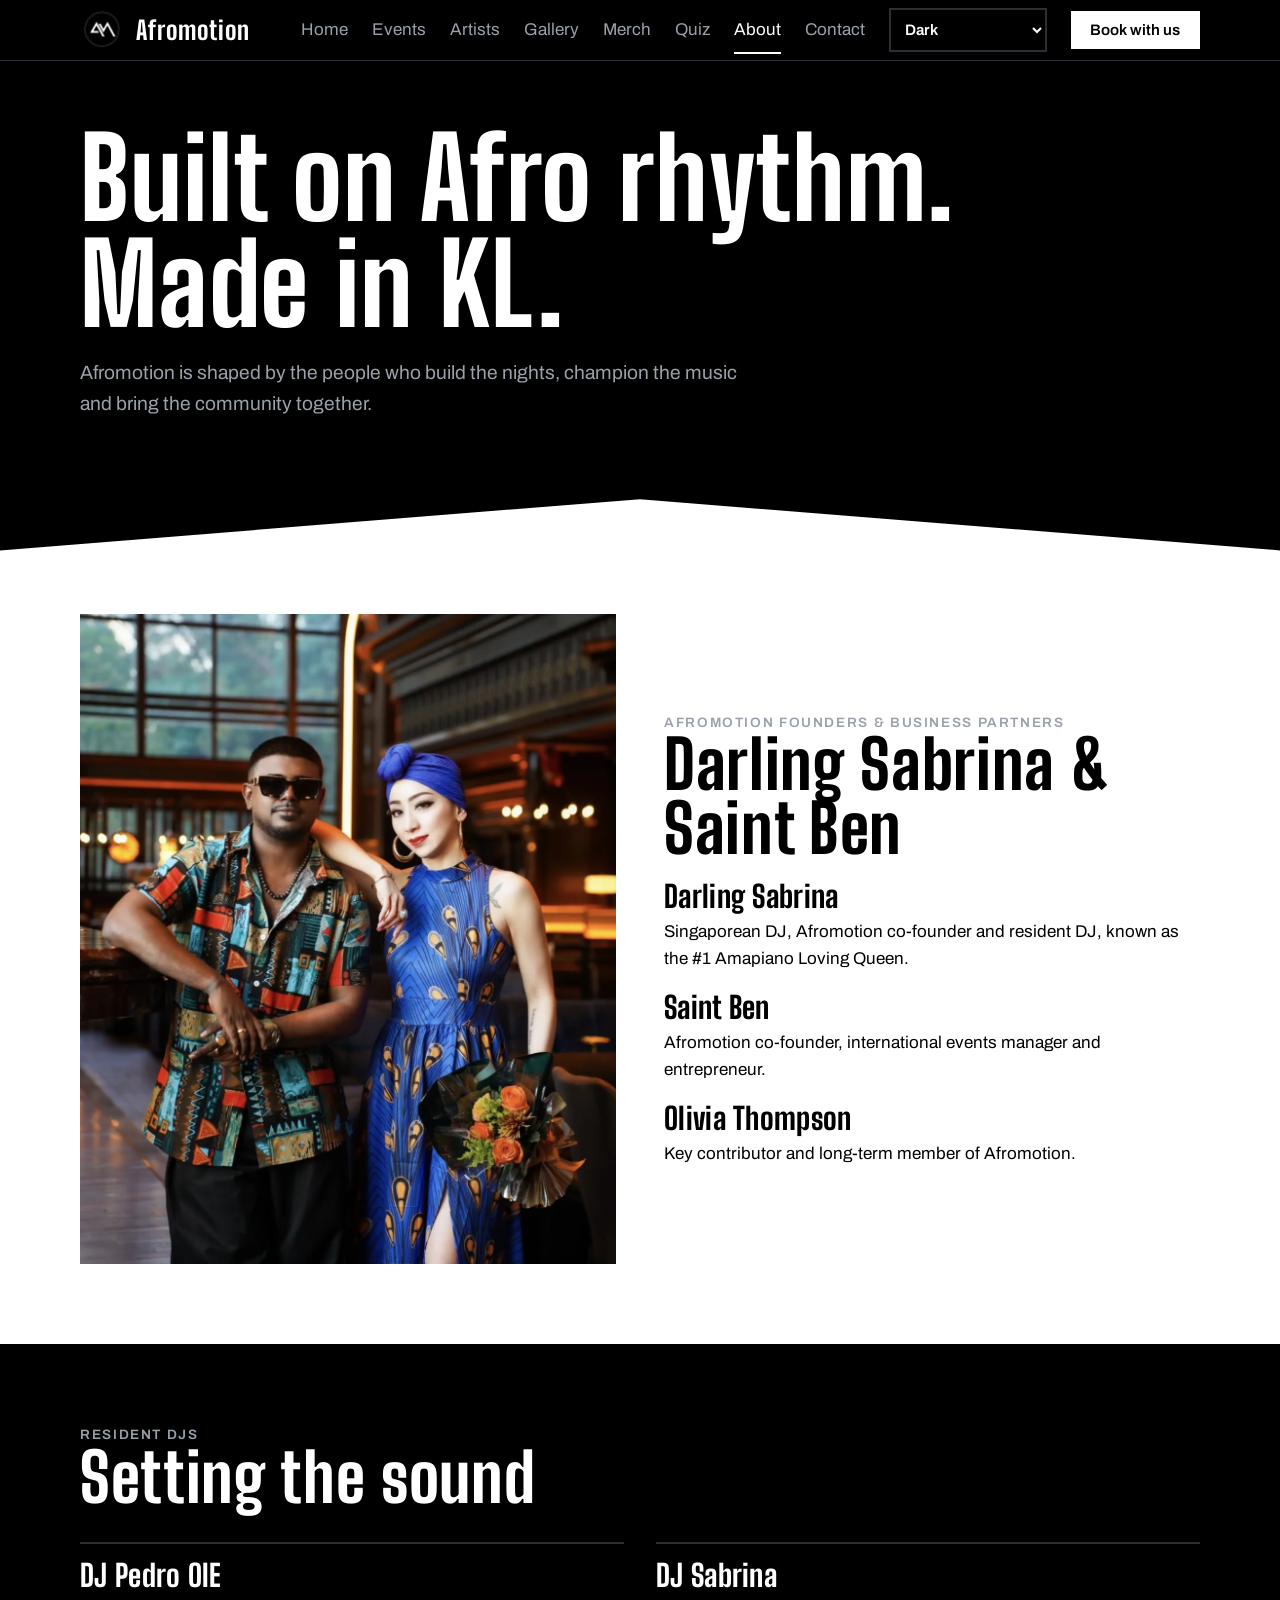
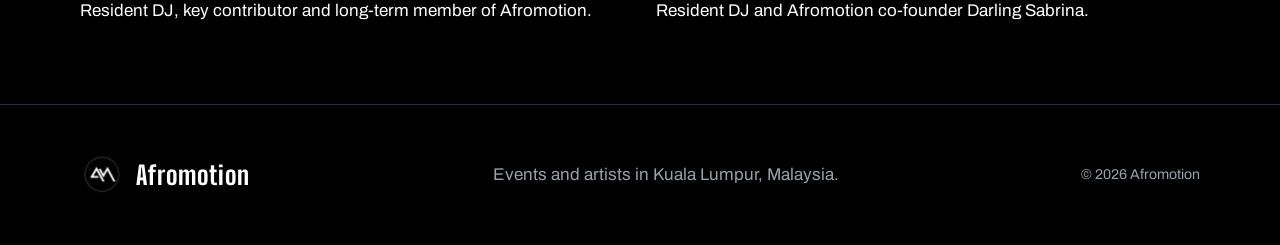
==== commit 8511cf13: "Tighten mobile spacing and add community links Co-authored-by: Copilot <223556219+Copilot@users.nore" ====
--- a/afromotion/about.html
+++ b/afromotion/about.html
@@ -1,4 +1,4 @@
-<!doctype html><html lang="en"><head><meta charset="utf-8"><meta name="viewport" content="width=device-width,initial-scale=1"><title>About | Afromotion</title><script>const t=localStorage.getItem("afromotion-theme");document.documentElement.dataset.theme=["dark","light","ocean","sunset"].includes(t)?t:"dark"</script><link rel="icon" href="assets/favicon.webp" type="image/webp"><link rel="preconnect" href="https://fonts.googleapis.com"><link href="https://fonts.googleapis.com/css2?family=Archivo:wght@400;600&family=Big+Shoulders+Display:wght@800&display=swap" rel="stylesheet"><link rel="stylesheet" href="css/style.css?v=9"><script src="js/main.js?v=9" defer></script></head><body data-page="about"><header id="top"></header><main>
+<!doctype html><html lang="en"><head><meta charset="utf-8"><meta name="viewport" content="width=device-width,initial-scale=1"><title>About | Afromotion</title><script>const t=localStorage.getItem("afromotion-theme");document.documentElement.dataset.theme=["dark","light","ocean","sunset"].includes(t)?t:"dark"</script><link rel="icon" href="assets/favicon.webp" type="image/webp"><link rel="preconnect" href="https://fonts.googleapis.com"><link href="https://fonts.googleapis.com/css2?family=Archivo:wght@400;600&family=Big+Shoulders+Display:wght@800&display=swap" rel="stylesheet"><link rel="stylesheet" href="css/style.css?v=10"><script src="js/main.js?v=10" defer></script></head><body data-page="about"><header id="top"></header><main>
 <div class="wrap head"><h1>Built on Afro rhythm. Made in KL.</h1><p>Afromotion is shaped by the people who build the nights, champion the music and bring the community together.</p></div>
 <section class="light"><div class="wrap founders">
   <img src="assets/founders.webp" alt="Afromotion founders Darling Sabrina and Saint Ben" loading="lazy" decoding="async" width="1100" height="1385">
@@ -9,6 +9,8 @@
     <p>Singaporean DJ, Afromotion co-founder and resident DJ, known as the #1 Amapiano Loving Queen.</p>
     <h3>Saint Ben</h3>
     <p>Afromotion co-founder, international events manager and entrepreneur.</p>
+    <h3>Olivia Thompson</h3>
+    <p>Key contributor and long-term member of Afromotion.</p>
   </div>
 </div></section>
 <section class="dark"><div class="wrap">
@@ -17,8 +19,5 @@
     <article><h3>DJ Pedro OIE</h3><p>Resident DJ, key contributor and long-term member of Afromotion.</p></article>
     <article><h3>DJ Sabrina</h3><p>Resident DJ and Afromotion co-founder Darling Sabrina.</p></article>
   </div>
-  <div class="contributors">
-    <article><h3>Olivia Thompson</h3><p>Key contributor and long-term member of Afromotion.</p></article>
-  </div>
 </div></section>
 </main><footer id="foot"></footer></body></html>
--- a/afromotion/css/style.css
+++ b/afromotion/css/style.css
@@ -86,6 +86,7 @@
 .founders{display:grid;grid-template-columns:minmax(0,1fr) minmax(0,1fr);gap:3rem;align-items:center}
 .founders>img{width:100%;max-height:650px;object-fit:cover}
 .profile-copy p+p{margin-top:1rem}
+.profile-copy p+h3{margin-top:1.25rem}
 .contributors{display:grid;grid-template-columns:repeat(auto-fit,minmax(220px,1fr));gap:2rem;margin-top:2rem}
 .contributors article{border-top:2px solid var(--ring);padding-top:1rem}
 .gallery{display:grid;grid-template-columns:repeat(2,minmax(0,1fr));gap:1.5rem}
@@ -141,6 +142,8 @@
 .hero{min-height:0}
 .hero{background-image:linear-gradient(rgba(0,0,0,.5),rgba(0,0,0,.58)),url('../assets/kl-bg-phone.webp')}
 .hero img{width:min(70%,320px);order:-1}
+.head{padding-bottom:.75rem}
+.head+section{padding-top:.75rem}
 .event-feature .wrap{grid-template-columns:1fr}
 .event-feature img{width:min(75%,320px)}
 .gallery{grid-template-columns:1fr}
